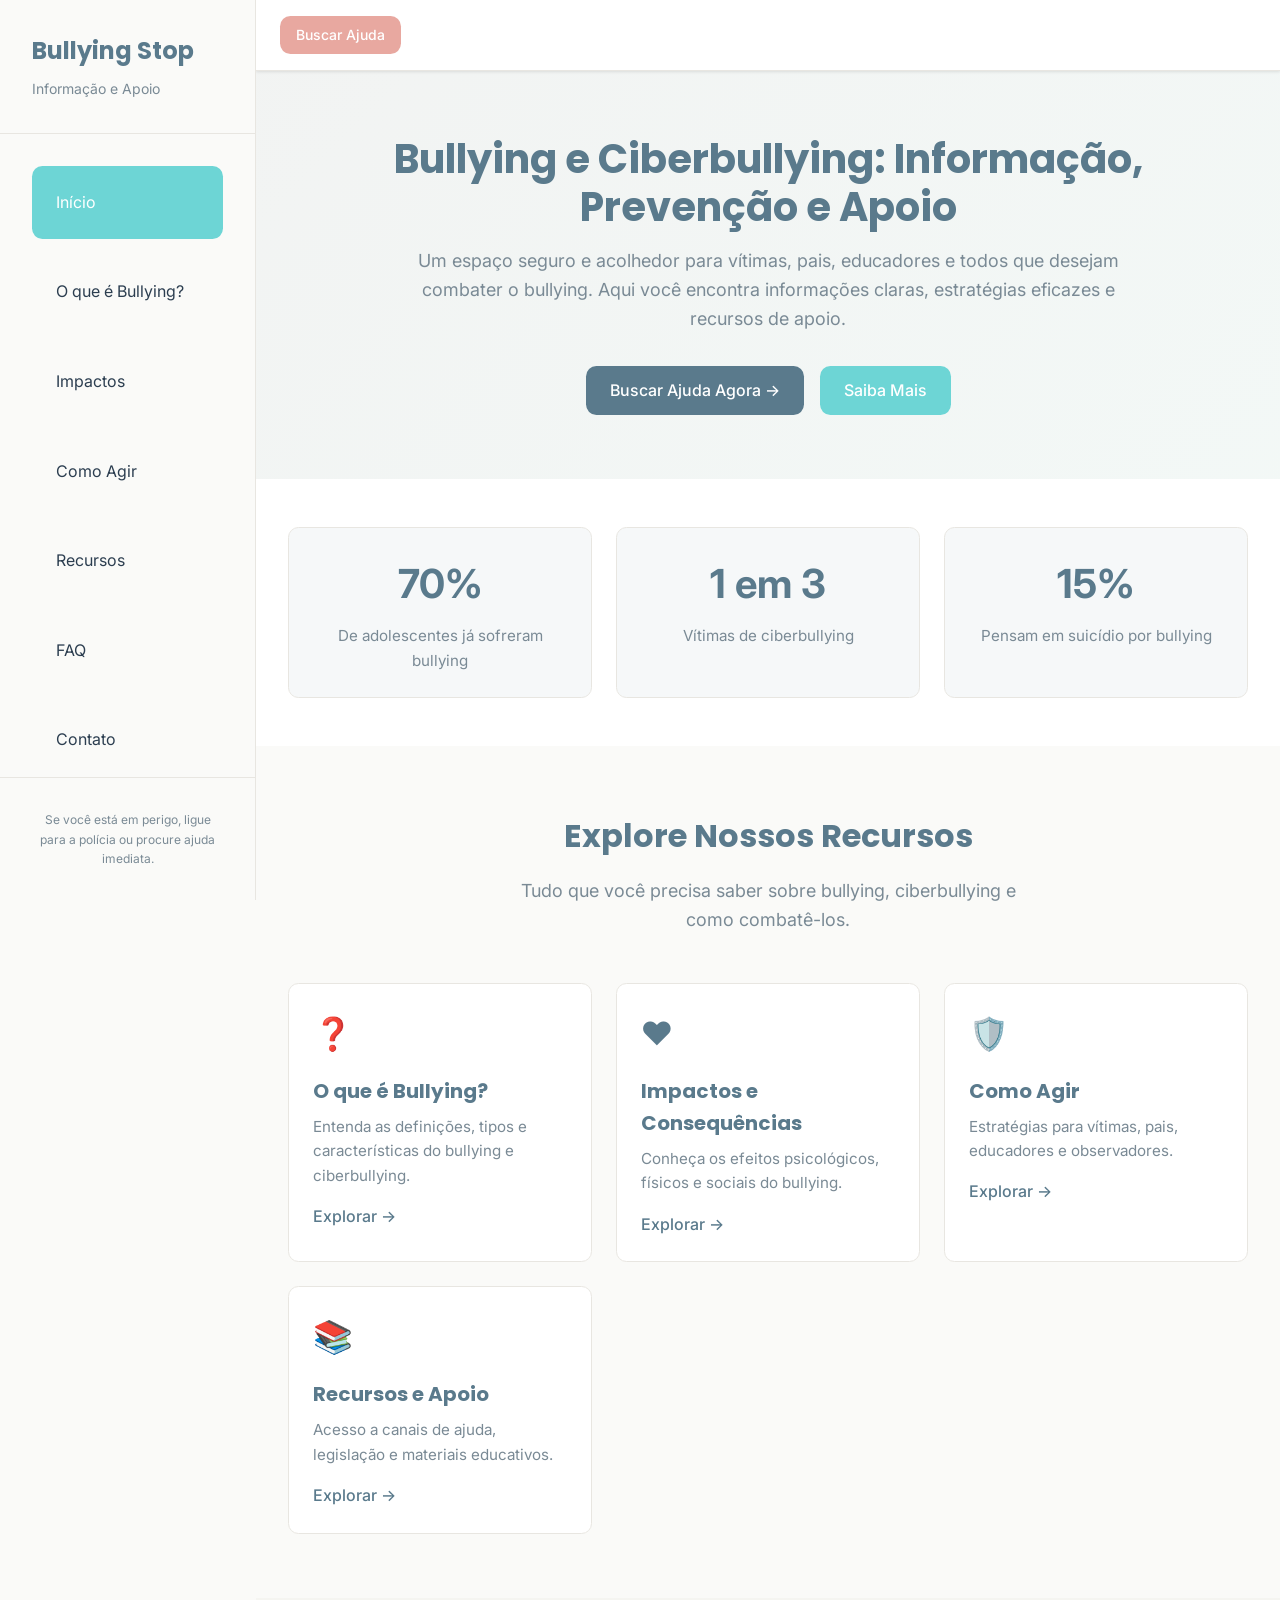
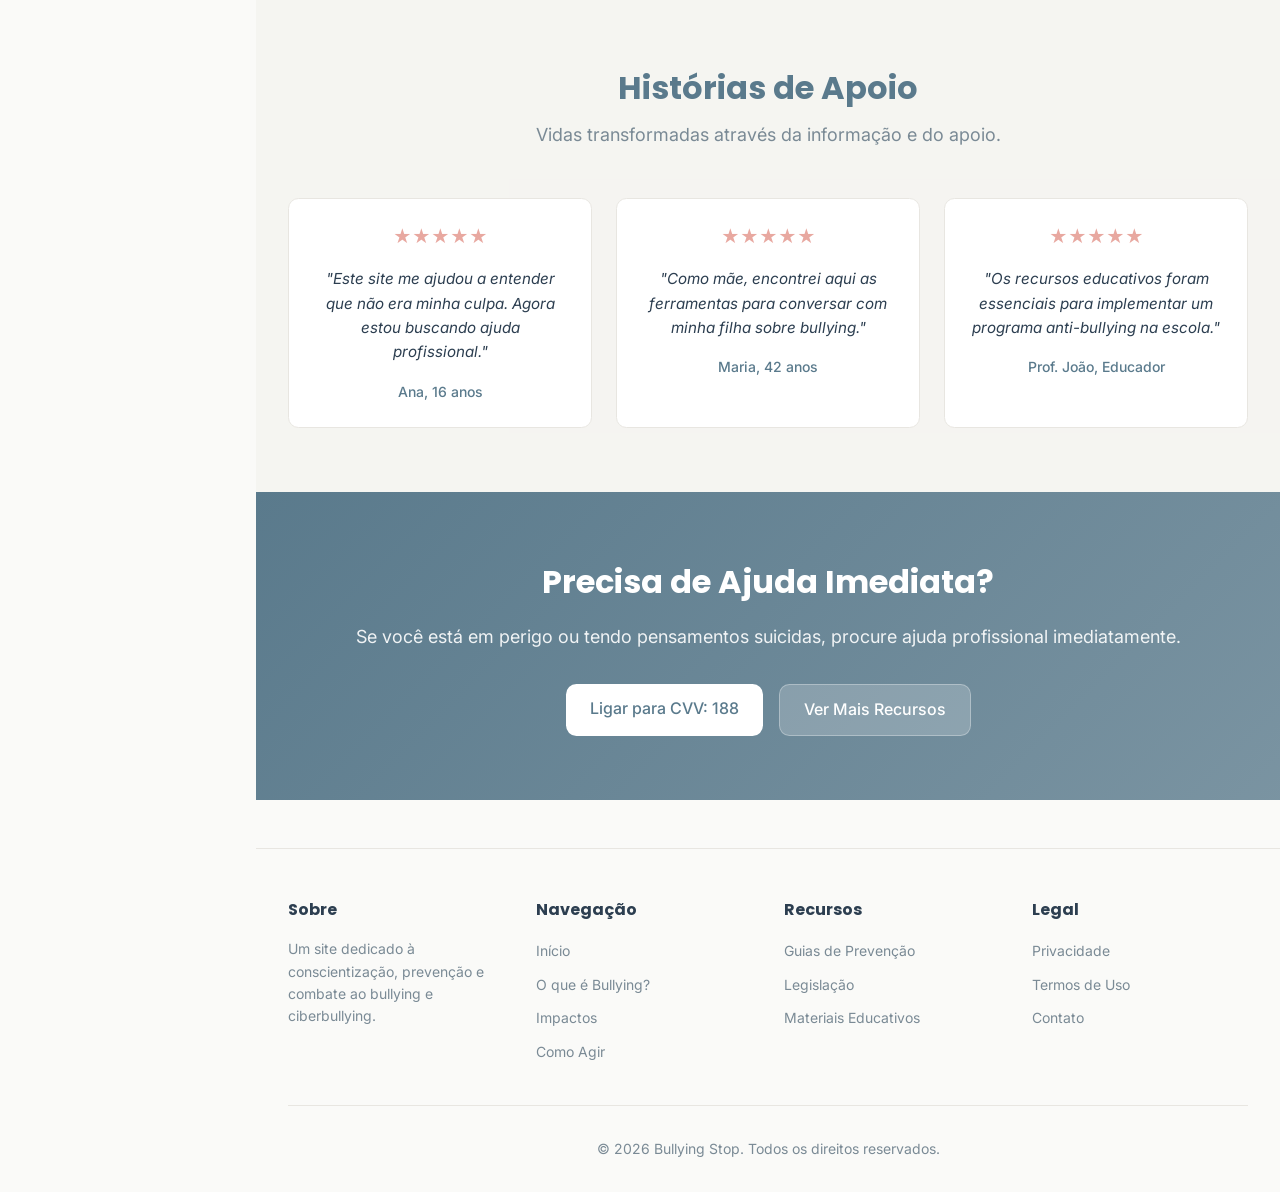
==== index.html @ 4f2a9fb8 "Adicionar site completo sobre Bullying e Ciberbullying em HTML5 - 7 páginas HTML com conteúdo comple" ====
<!DOCTYPE html>
<html lang="pt-BR">
<head>
    <meta charset="UTF-8">
    <meta name="viewport" content="width=device-width, initial-scale=1.0">
    <title>Bullying Stop - Informação e Apoio</title>
    <link rel="preconnect" href="https://fonts.googleapis.com">
    <link rel="preconnect" href="https://fonts.gstatic.com" crossorigin>
    <link href="https://fonts.googleapis.com/css2?family=Poppins:wght@400;500;600;700;800&family=Inter:wght@400;500;600;700&display=swap" rel="stylesheet">
    <link rel="stylesheet" href="styles.css">
</head>
<body>
    <div class="container-main">
        <!-- Sidebar -->
        <aside class="sidebar" id="sidebar">
            <div class="sidebar-header">
                <h1 class="sidebar-title">Bullying Stop</h1>
                <p class="sidebar-subtitle">Informação e Apoio</p>
            </div>

            <nav class="sidebar-nav">
                <a href="index.html" class="nav-link active">Início</a>
                <a href="o-que-e-bullying.html" class="nav-link">O que é Bullying?</a>
                <a href="impactos.html" class="nav-link">Impactos</a>
                <a href="como-agir.html" class="nav-link">Como Agir</a>
                <a href="recursos.html" class="nav-link">Recursos</a>
                <a href="faq.html" class="nav-link">FAQ</a>
                <a href="contato.html" class="nav-link">Contato</a>
            </nav>

            <div class="sidebar-footer">
                <p class="sidebar-warning">Se você está em perigo, ligue para a polícia ou procure ajuda imediata.</p>
            </div>
        </aside>

        <!-- Main Content -->
        <div class="main-content">
            <!-- Header -->
            <header class="header">
                <button class="menu-toggle" id="menuToggle">
                    <span></span>
                    <span></span>
                    <span></span>
                </button>
                <h2 class="header-title">Bullying e Ciberbullying: Informação e Apoio</h2>
                <a href="como-agir.html" class="btn-help">Buscar Ajuda</a>
            </header>

            <!-- Page Content -->
            <main class="page-content">
                <!-- Hero Section -->
                <section class="hero">
                    <div class="hero-content">
                        <h1 class="hero-title">Bullying e Ciberbullying: Informação, Prevenção e Apoio</h1>
                        <p class="hero-description">Um espaço seguro e acolhedor para vítimas, pais, educadores e todos que desejam combater o bullying. Aqui você encontra informações claras, estratégias eficazes e recursos de apoio.</p>
                        <div class="hero-buttons">
                            <a href="como-agir.html" class="btn btn-primary">Buscar Ajuda Agora →</a>
                            <a href="o-que-e-bullying.html" class="btn btn-secondary">Saiba Mais</a>
                        </div>
                    </div>
                </section>

                <!-- Statistics Section -->
                <section class="stats">
                    <div class="stat-card">
                        <div class="stat-number">70%</div>
                        <p class="stat-label">De adolescentes já sofreram bullying</p>
                    </div>
                    <div class="stat-card">
                        <div class="stat-number">1 em 3</div>
                        <p class="stat-label">Vítimas de ciberbullying</p>
                    </div>
                    <div class="stat-card">
                        <div class="stat-number">15%</div>
                        <p class="stat-label">Pensam em suicídio por bullying</p>
                    </div>
                </section>

                <!-- Main Sections -->
                <section class="sections">
                    <div class="section-header">
                        <h2>Explore Nossos Recursos</h2>
                        <p>Tudo que você precisa saber sobre bullying, ciberbullying e como combatê-los.</p>
                    </div>

                    <div class="section-grid">
                        <a href="o-que-e-bullying.html" class="section-card">
                            <div class="card-icon">❓</div>
                            <h3>O que é Bullying?</h3>
                            <p>Entenda as definições, tipos e características do bullying e ciberbullying.</p>
                            <div class="card-link">Explorar →</div>
                        </a>

                        <a href="impactos.html" class="section-card">
                            <div class="card-icon">❤️</div>
                            <h3>Impactos e Consequências</h3>
                            <p>Conheça os efeitos psicológicos, físicos e sociais do bullying.</p>
                            <div class="card-link">Explorar →</div>
                        </a>

                        <a href="como-agir.html" class="section-card">
                            <div class="card-icon">🛡️</div>
                            <h3>Como Agir</h3>
                            <p>Estratégias para vítimas, pais, educadores e observadores.</p>
                            <div class="card-link">Explorar →</div>
                        </a>

                        <a href="recursos.html" class="section-card">
                            <div class="card-icon">📚</div>
                            <h3>Recursos e Apoio</h3>
                            <p>Acesso a canais de ajuda, legislação e materiais educativos.</p>
                            <div class="card-link">Explorar →</div>
                        </a>
                    </div>
                </section>

                <!-- Testimonials Section -->
                <section class="testimonials">
                    <h2>Histórias de Apoio</h2>
                    <p class="testimonials-subtitle">Vidas transformadas através da informação e do apoio.</p>

                    <div class="testimonials-grid">
                        <div class="testimonial-card">
                            <div class="stars">★★★★★</div>
                            <p class="testimonial-text">"Este site me ajudou a entender que não era minha culpa. Agora estou buscando ajuda profissional."</p>
                            <p class="testimonial-author">Ana, 16 anos</p>
                        </div>

                        <div class="testimonial-card">
                            <div class="stars">★★★★★</div>
                            <p class="testimonial-text">"Como mãe, encontrei aqui as ferramentas para conversar com minha filha sobre bullying."</p>
                            <p class="testimonial-author">Maria, 42 anos</p>
                        </div>

                        <div class="testimonial-card">
                            <div class="stars">★★★★★</div>
                            <p class="testimonial-text">"Os recursos educativos foram essenciais para implementar um programa anti-bullying na escola."</p>
                            <p class="testimonial-author">Prof. João, Educador</p>
                        </div>
                    </div>
                </section>

                <!-- CTA Section -->
                <section class="cta">
                    <h2>Precisa de Ajuda Imediata?</h2>
                    <p>Se você está em perigo ou tendo pensamentos suicidas, procure ajuda profissional imediatamente.</p>
                    <div class="cta-buttons">
                        <a href="tel:188" class="btn btn-white">Ligar para CVV: 188</a>
                        <a href="recursos.html" class="btn btn-white-outline">Ver Mais Recursos</a>
                    </div>
                </section>
            </main>

            <!-- Footer -->
            <footer class="footer">
                <div class="footer-content">
                    <div class="footer-column">
                        <h3>Sobre</h3>
                        <p>Um site dedicado à conscientização, prevenção e combate ao bullying e ciberbullying.</p>
                    </div>
                    <div class="footer-column">
                        <h3>Navegação</h3>
                        <ul>
                            <li><a href="index.html">Início</a></li>
                            <li><a href="o-que-e-bullying.html">O que é Bullying?</a></li>
                            <li><a href="impactos.html">Impactos</a></li>
                            <li><a href="como-agir.html">Como Agir</a></li>
                        </ul>
                    </div>
                    <div class="footer-column">
                        <h3>Recursos</h3>
                        <ul>
                            <li><a href="#">Guias de Prevenção</a></li>
                            <li><a href="#">Legislação</a></li>
                            <li><a href="#">Materiais Educativos</a></li>
                        </ul>
                    </div>
                    <div class="footer-column">
                        <h3>Legal</h3>
                        <ul>
                            <li><a href="#">Privacidade</a></li>
                            <li><a href="#">Termos de Uso</a></li>
                            <li><a href="#">Contato</a></li>
                        </ul>
                    </div>
                </div>
                <div class="footer-bottom">
                    <p>&copy; 2026 Bullying Stop. Todos os direitos reservados.</p>
                </div>
            </footer>
        </div>

        <!-- Mobile Overlay -->
        <div class="overlay" id="overlay"></div>
    </div>

    <script src="script.js"></script>
</body>
</html>
---- styles.css ----
/* ===== CSS Variables - Design System ===== */
:root {
    /* Colors */
    --primary: #5A7A8C;
    --primary-foreground: #FFFFFF;
    --secondary: #6DD5D5;
    --secondary-foreground: #FFFFFF;
    --accent: #E8A8A0;
    --accent-foreground: #FFFFFF;
    --background: #FAFAF8;
    --foreground: #2C3E50;
    --card: #FFFFFF;
    --card-foreground: #2C3E50;
    --muted: #E8E6E1;
    --muted-foreground: #7A8A95;
    --border: #E8E6E1;
    --input: #F5F3F0;
    --destructive: #D63031;
    --destructive-foreground: #FFFFFF;
    
    /* Typography */
    --font-display: 'Poppins', system-ui, sans-serif;
    --font-body: 'Inter', system-ui, sans-serif;
    
    /* Spacing */
    --spacing-xs: 0.5rem;
    --spacing-sm: 1rem;
    --spacing-md: 1.5rem;
    --spacing-lg: 2rem;
    --spacing-xl: 3rem;
    --spacing-2xl: 4rem;
    
    /* Border Radius */
    --radius: 0.65rem;
    
    /* Transitions */
    --transition: all 0.3s ease;
}

/* ===== Reset & Base Styles ===== */
* {
    margin: 0;
    padding: 0;
    box-sizing: border-box;
}

html {
    scroll-behavior: smooth;
}

body {
    font-family: var(--font-body);
    background-color: var(--background);
    color: var(--foreground);
    line-height: 1.6;
}

h1, h2, h3, h4, h5, h6 {
    font-family: var(--font-display);
    font-weight: 700;
}

h1 {
    font-size: 2.5rem;
}

h2 {
    font-size: 2rem;
}

h3 {
    font-size: 1.5rem;
}

a {
    color: var(--primary);
    text-decoration: none;
    transition: var(--transition);
}

a:hover {
    opacity: 0.8;
}

/* ===== Layout ===== */
.container-main {
    display: flex;
    min-height: 100vh;
    background-color: var(--background);
}

.sidebar {
    position: fixed;
    left: 0;
    top: 0;
    width: 16rem;
    height: 100vh;
    background-color: var(--background);
    border-right: 1px solid var(--border);
    display: flex;
    flex-direction: column;
    z-index: 40;
    transition: transform 0.3s ease;
}

.sidebar-header {
    padding: var(--spacing-lg);
    border-bottom: 1px solid var(--border);
}

.sidebar-title {
    font-size: 1.5rem;
    color: var(--primary);
    margin-bottom: var(--spacing-xs);
}

.sidebar-subtitle {
    font-size: 0.875rem;
    color: var(--muted-foreground);
}

.sidebar-nav {
    flex: 1;
    overflow-y: auto;
    padding: var(--spacing-lg);
    display: flex;
    flex-direction: column;
    gap: var(--spacing-sm);
}

.nav-link {
    display: block;
    padding: var(--spacing-md);
    border-radius: var(--radius);
    color: var(--foreground);
    transition: var(--transition);
    cursor: pointer;
}

.nav-link:hover,
.nav-link.active {
    background-color: var(--secondary);
    color: var(--secondary-foreground);
}

.sidebar-footer {
    padding: var(--spacing-lg);
    border-top: 1px solid var(--border);
}

.sidebar-warning {
    font-size: 0.75rem;
    color: var(--muted-foreground);
    text-align: center;
}

.main-content {
    margin-left: 16rem;
    flex: 1;
    display: flex;
    flex-direction: column;
}

/* ===== Header ===== */
.header {
    position: sticky;
    top: 0;
    z-index: 30;
    background-color: var(--card);
    border-bottom: 1px solid var(--border);
    display: flex;
    align-items: center;
    justify-content: space-between;
    padding: 1rem 1.5rem;
    box-shadow: 0 1px 3px rgba(0, 0, 0, 0.1);
}

.menu-toggle {
    display: none;
    background: none;
    border: none;
    cursor: pointer;
    flex-direction: column;
    gap: 0.4rem;
    padding: 0.5rem;
}

.menu-toggle span {
    width: 1.5rem;
    height: 0.2rem;
    background-color: var(--foreground);
    border-radius: 0.1rem;
    transition: var(--transition);
}

.header-title {
    flex: 1;
    text-align: center;
    font-size: 1.125rem;
    color: var(--primary);
    display: none;
}

.btn-help {
    padding: 0.5rem 1rem;
    background-color: var(--accent);
    color: var(--accent-foreground);
    border-radius: var(--radius);
    font-weight: 500;
    font-size: 0.875rem;
}

/* ===== Main Content ===== */
.page-content {
    flex: 1;
    overflow-y: auto;
}

/* ===== Hero Section ===== */
.hero {
    background: linear-gradient(135deg, rgba(90, 122, 140, 0.05) 0%, rgba(109, 213, 213, 0.05) 100%);
    padding: 4rem 2rem;
}

.hero-content {
    max-width: 48rem;
    margin: 0 auto;
    text-align: center;
}

.hero-title {
    font-size: 2.5rem;
    color: var(--primary);
    margin-bottom: 1rem;
    line-height: 1.2;
}

.hero-description {
    font-size: 1.125rem;
    color: var(--muted-foreground);
    margin-bottom: 2rem;
    line-height: 1.6;
}

.hero-buttons {
    display: flex;
    gap: 1rem;
    justify-content: center;
    flex-wrap: wrap;
}

/* ===== Buttons ===== */
.btn {
    padding: 0.75rem 1.5rem;
    border-radius: var(--radius);
    font-weight: 500;
    text-align: center;
    display: inline-block;
    transition: var(--transition);
    cursor: pointer;
    border: none;
    font-family: var(--font-body);
    font-size: 1rem;
}

.btn-primary {
    background-color: var(--primary);
    color: var(--primary-foreground);
}

.btn-primary:hover {
    opacity: 0.9;
}

.btn-secondary {
    background-color: var(--secondary);
    color: var(--secondary-foreground);
}

.btn-secondary:hover {
    opacity: 0.9;
}

.btn-white {
    background-color: white;
    color: var(--primary);
}

.btn-white:hover {
    opacity: 0.9;
}

.btn-white-outline {
    background-color: rgba(255, 255, 255, 0.2);
    color: white;
    border: 1px solid rgba(255, 255, 255, 0.3);
}

.btn-white-outline:hover {
    background-color: rgba(255, 255, 255, 0.3);
}

/* ===== Statistics Section ===== */
.stats {
    display: grid;
    grid-template-columns: repeat(auto-fit, minmax(250px, 1fr));
    gap: 1.5rem;
    padding: 3rem 2rem;
    background-color: white;
}

.stat-card {
    padding: 1.5rem;
    border-radius: var(--radius);
    background-color: rgba(90, 122, 140, 0.05);
    border: 1px solid var(--border);
    text-align: center;
    transition: var(--transition);
}

.stat-card:hover {
    border-color: var(--secondary);
}

.stat-number {
    font-size: 2.5rem;
    font-weight: bold;
    color: var(--primary);
    margin-bottom: 0.5rem;
}

.stat-label {
    color: var(--muted-foreground);
    font-size: 0.95rem;
}

/* ===== Sections ===== */
.sections {
    padding: 4rem 2rem;
}

.section-header {
    text-align: center;
    margin-bottom: 3rem;
}

.section-header h2 {
    color: var(--primary);
    margin-bottom: 1rem;
}

.section-header p {
    font-size: 1.125rem;
    color: var(--muted-foreground);
    max-width: 32rem;
    margin: 0 auto;
}

.section-grid {
    display: grid;
    grid-template-columns: repeat(auto-fit, minmax(280px, 1fr));
    gap: 1.5rem;
    max-width: 64rem;
    margin: 0 auto;
}

.section-card {
    padding: 1.5rem;
    background-color: white;
    border: 1px solid var(--border);
    border-radius: var(--radius);
    transition: var(--transition);
    display: block;
}

.section-card:hover {
    box-shadow: 0 10px 25px rgba(0, 0, 0, 0.1);
    border-color: var(--secondary);
}

.card-icon {
    font-size: 2rem;
    margin-bottom: 1rem;
}

.section-card h3 {
    color: var(--primary);
    margin-bottom: 0.5rem;
    font-size: 1.25rem;
}

.section-card p {
    color: var(--muted-foreground);
    margin-bottom: 1rem;
    font-size: 0.95rem;
}

.card-link {
    color: var(--primary);
    font-weight: 500;
    display: flex;
    align-items: center;
    gap: 0.5rem;
}

/* ===== Testimonials ===== */
.testimonials {
    background-color: rgba(232, 230, 225, 0.3);
    padding: 4rem 2rem;
    text-align: center;
}

.testimonials h2 {
    color: var(--primary);
    margin-bottom: 0.5rem;
}

.testimonials-subtitle {
    color: var(--muted-foreground);
    margin-bottom: 3rem;
    font-size: 1.125rem;
}

.testimonials-grid {
    display: grid;
    grid-template-columns: repeat(auto-fit, minmax(280px, 1fr));
    gap: 1.5rem;
    max-width: 64rem;
    margin: 0 auto;
}

.testimonial-card {
    padding: 1.5rem;
    background-color: white;
    border-radius: var(--radius);
    border: 1px solid var(--border);
    transition: var(--transition);
}

.testimonial-card:hover {
    border-color: var(--secondary);
}

.stars {
    color: var(--accent);
    margin-bottom: 1rem;
    font-size: 1.125rem;
}

.testimonial-text {
    color: var(--foreground);
    margin-bottom: 1rem;
    font-style: italic;
    font-size: 0.95rem;
}

.testimonial-author {
    color: var(--primary);
    font-weight: 500;
    font-size: 0.875rem;
}

/* ===== CTA Section ===== */
.cta {
    background: linear-gradient(135deg, var(--primary) 0%, rgba(90, 122, 140, 0.8) 100%);
    color: white;
    padding: 4rem 2rem;
    text-align: center;
}

.cta h2 {
    color: white;
    margin-bottom: 1rem;
}

.cta p {
    font-size: 1.125rem;
    margin-bottom: 2rem;
    opacity: 0.9;
}

.cta-buttons {
    display: flex;
    gap: 1rem;
    justify-content: center;
    flex-wrap: wrap;
}

/* ===== Footer ===== */
.footer {
    background-color: var(--background);
    border-top: 1px solid var(--border);
    padding: 3rem 2rem 2rem;
    margin-top: 3rem;
}

.footer-content {
    display: grid;
    grid-template-columns: repeat(auto-fit, minmax(200px, 1fr));
    gap: 2rem;
    max-width: 80rem;
    margin: 0 auto 2rem;
}

.footer-column h3 {
    color: var(--foreground);
    margin-bottom: 1rem;
    font-size: 1rem;
}

.footer-column p {
    color: var(--muted-foreground);
    font-size: 0.875rem;
    line-height: 1.6;
}

.footer-column ul {
    list-style: none;
}

.footer-column ul li {
    margin-bottom: 0.5rem;
}

.footer-column ul li a {
    color: var(--muted-foreground);
    font-size: 0.875rem;
}

.footer-column ul li a:hover {
    color: var(--primary);
}

.footer-bottom {
    text-align: center;
    border-top: 1px solid var(--border);
    padding-top: 2rem;
    color: var(--muted-foreground);
    font-size: 0.875rem;
}

/* ===== Overlay ===== */
.overlay {
    display: none;
    position: fixed;
    inset: 0;
    background-color: rgba(0, 0, 0, 0.5);
    z-index: 35;
}

/* ===== Responsive Design ===== */
@media (max-width: 768px) {
    .sidebar {
        transform: translateX(-100%);
    }

    .sidebar.active {
        transform: translateX(0);
    }

    .main-content {
        margin-left: 0;
    }

    .overlay.active {
        display: block;
    }

    .menu-toggle {
        display: flex;
    }

    .header-title {
        display: block;
    }

    .hero-title {
        font-size: 2rem;
    }

    .section-grid,
    .testimonials-grid {
        grid-template-columns: 1fr;
    }

    .hero-buttons,
    .cta-buttons {
        flex-direction: column;
    }

    .btn {
        width: 100%;
    }

    h1 {
        font-size: 2rem;
    }

    h2 {
        font-size: 1.5rem;
    }

    h3 {
        font-size: 1.25rem;
    }
}

@media (max-width: 480px) {
    .hero {
        padding: 2rem 1rem;
    }

    .hero-title {
        font-size: 1.5rem;
    }

    .stats {
        padding: 2rem 1rem;
    }

    .sections {
        padding: 2rem 1rem;
    }

    .testimonials {
        padding: 2rem 1rem;
    }

    .cta {
        padding: 2rem 1rem;
    }

    .footer-content {
        grid-template-columns: 1fr;
    }
}

/* ===== Animations ===== */
@keyframes fadeIn {
    from {
        opacity: 0;
        transform: translateY(10px);
    }
    to {
        opacity: 1;
        transform: translateY(0);
    }
}

.section-card,
.stat-card,
.testimonial-card {
    animation: fadeIn 0.5s ease forwards;
}

.section-card:nth-child(2) {
    animation-delay: 0.1s;
}

.section-card:nth-child(3) {
    animation-delay: 0.2s;
}

.section-card:nth-child(4) {
    animation-delay: 0.3s;
}
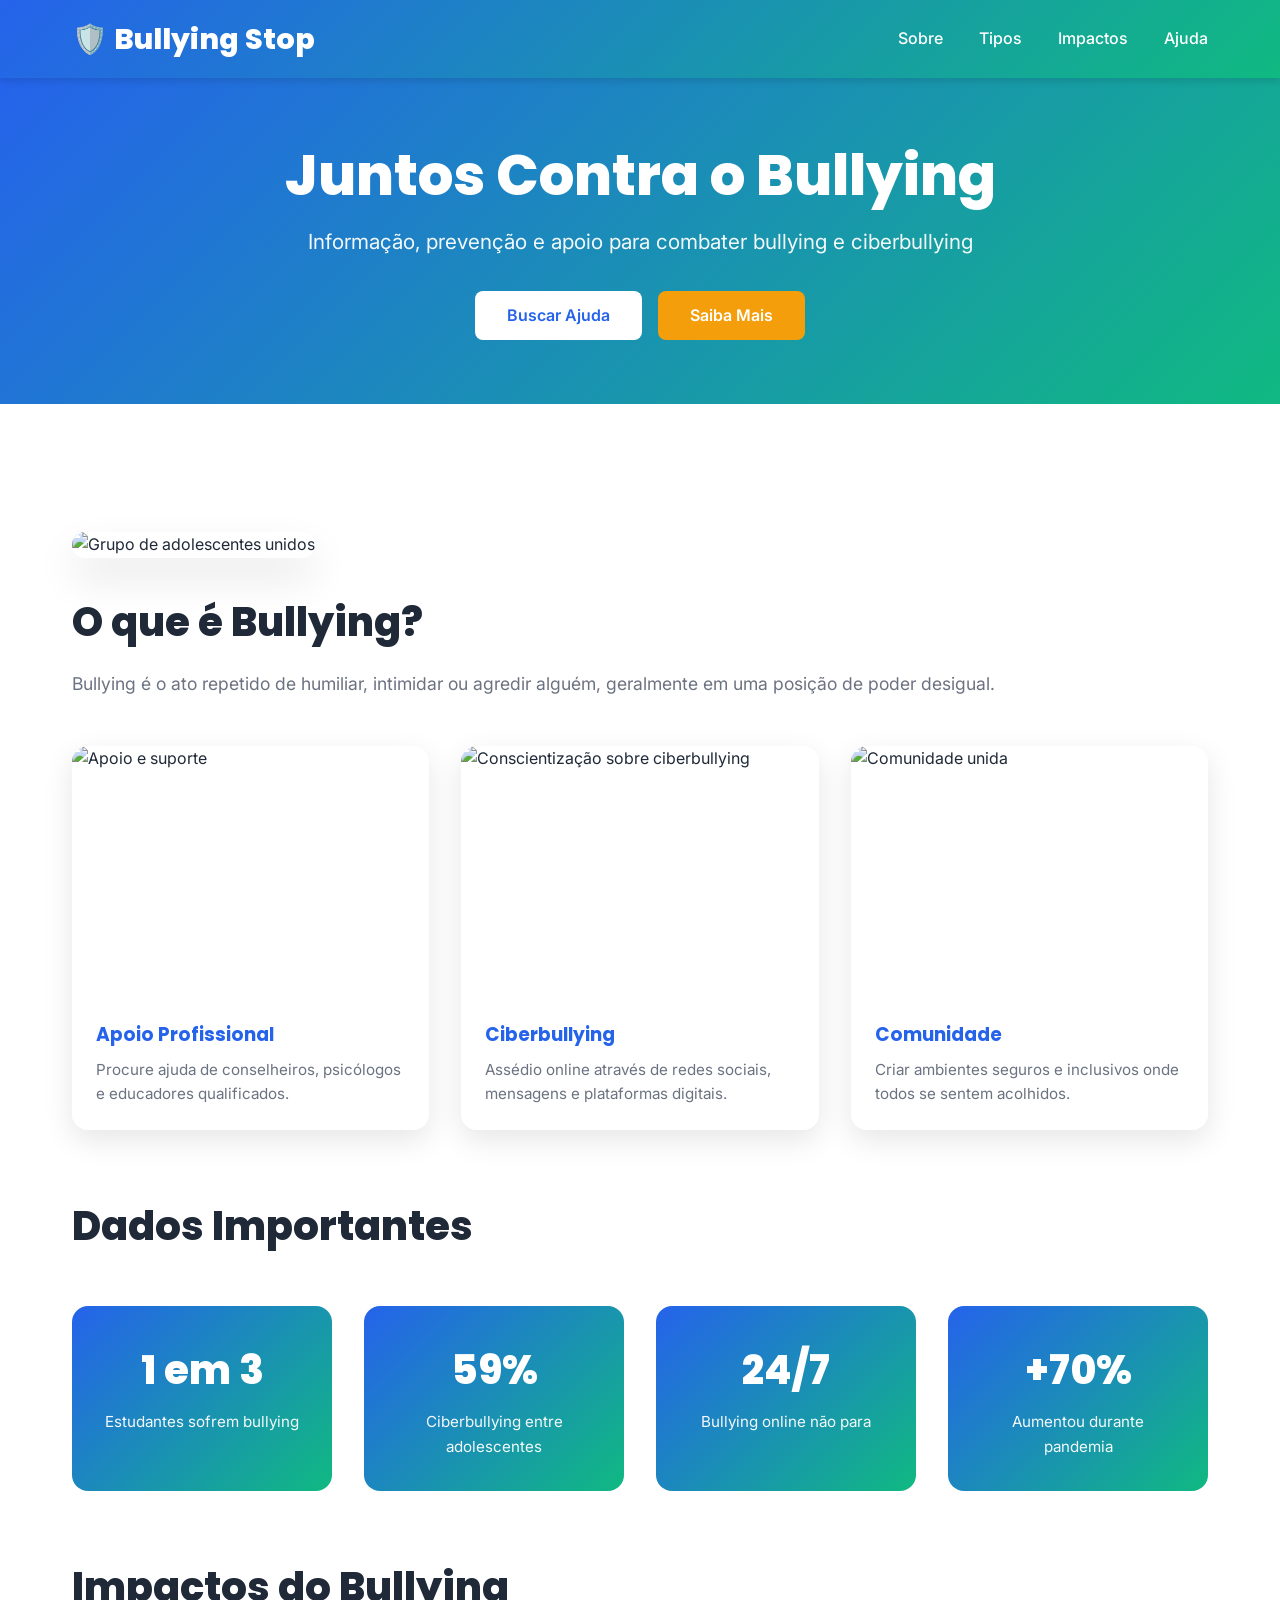
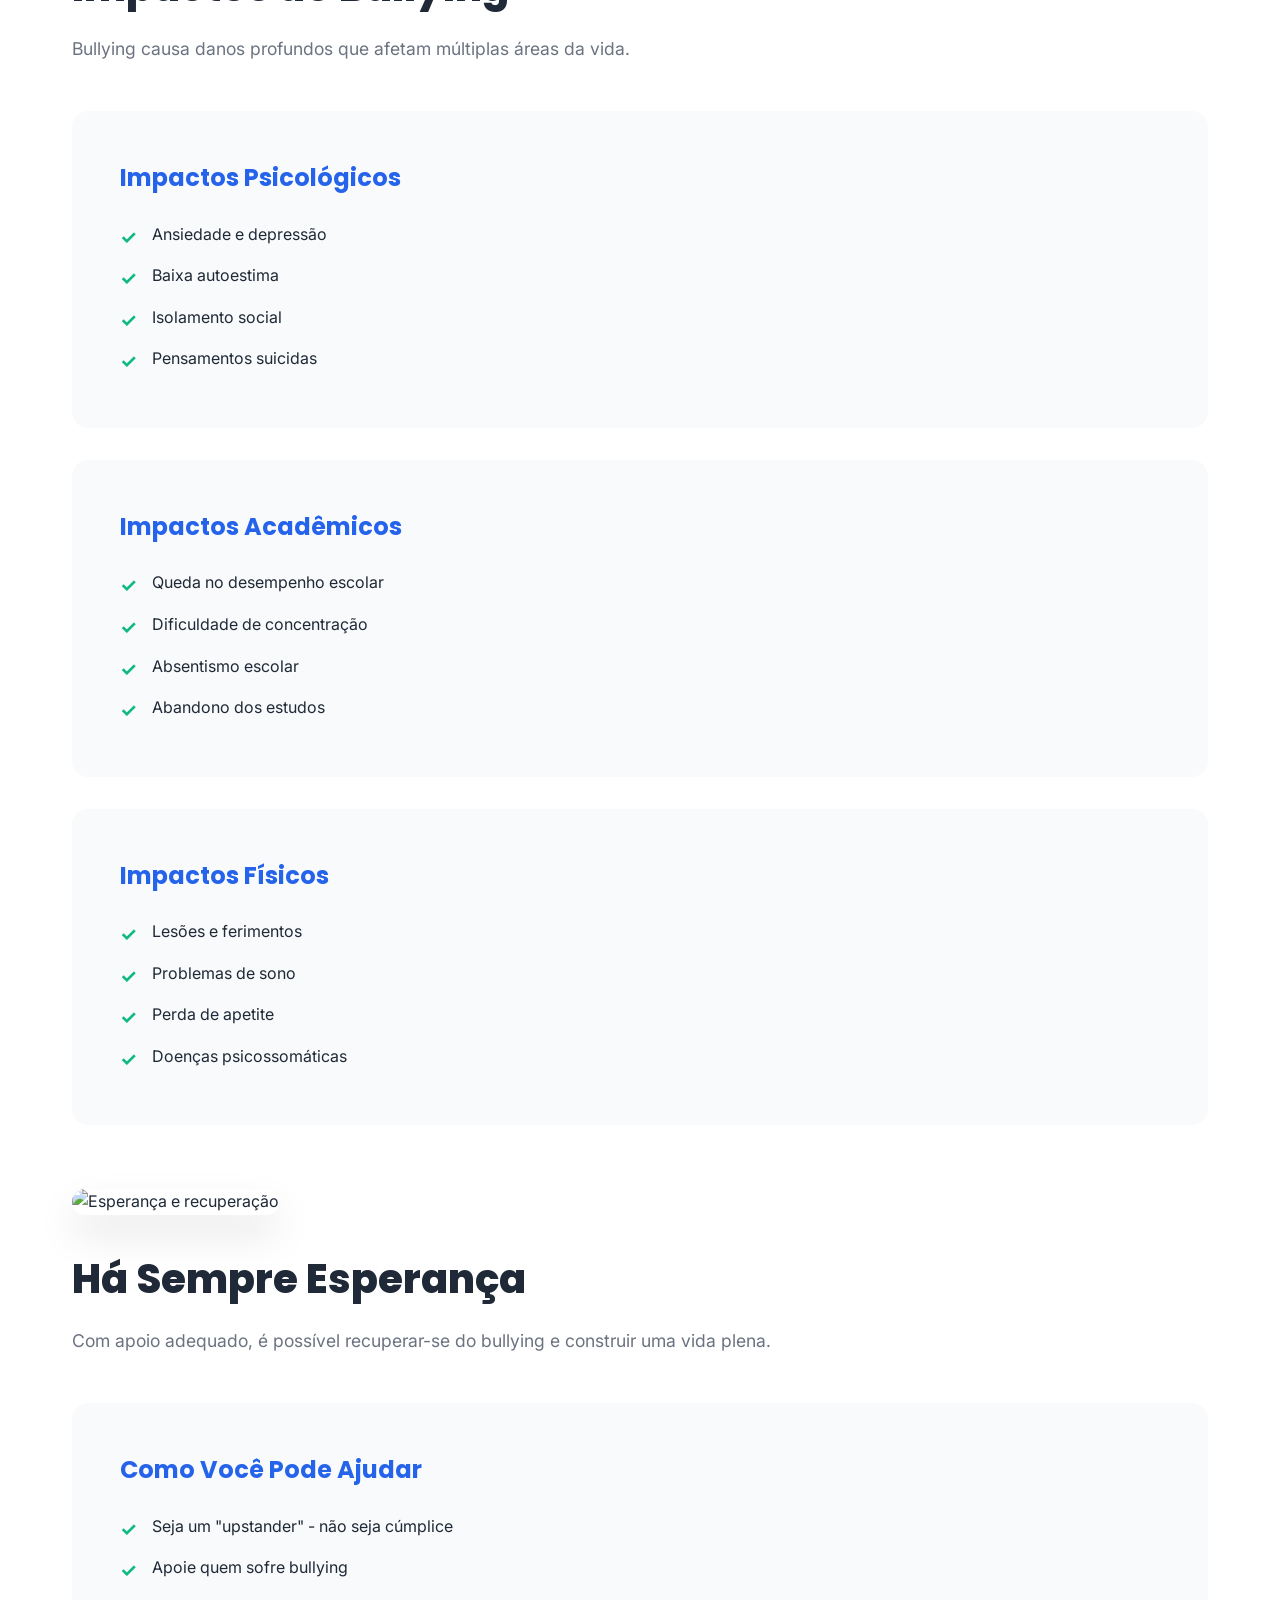
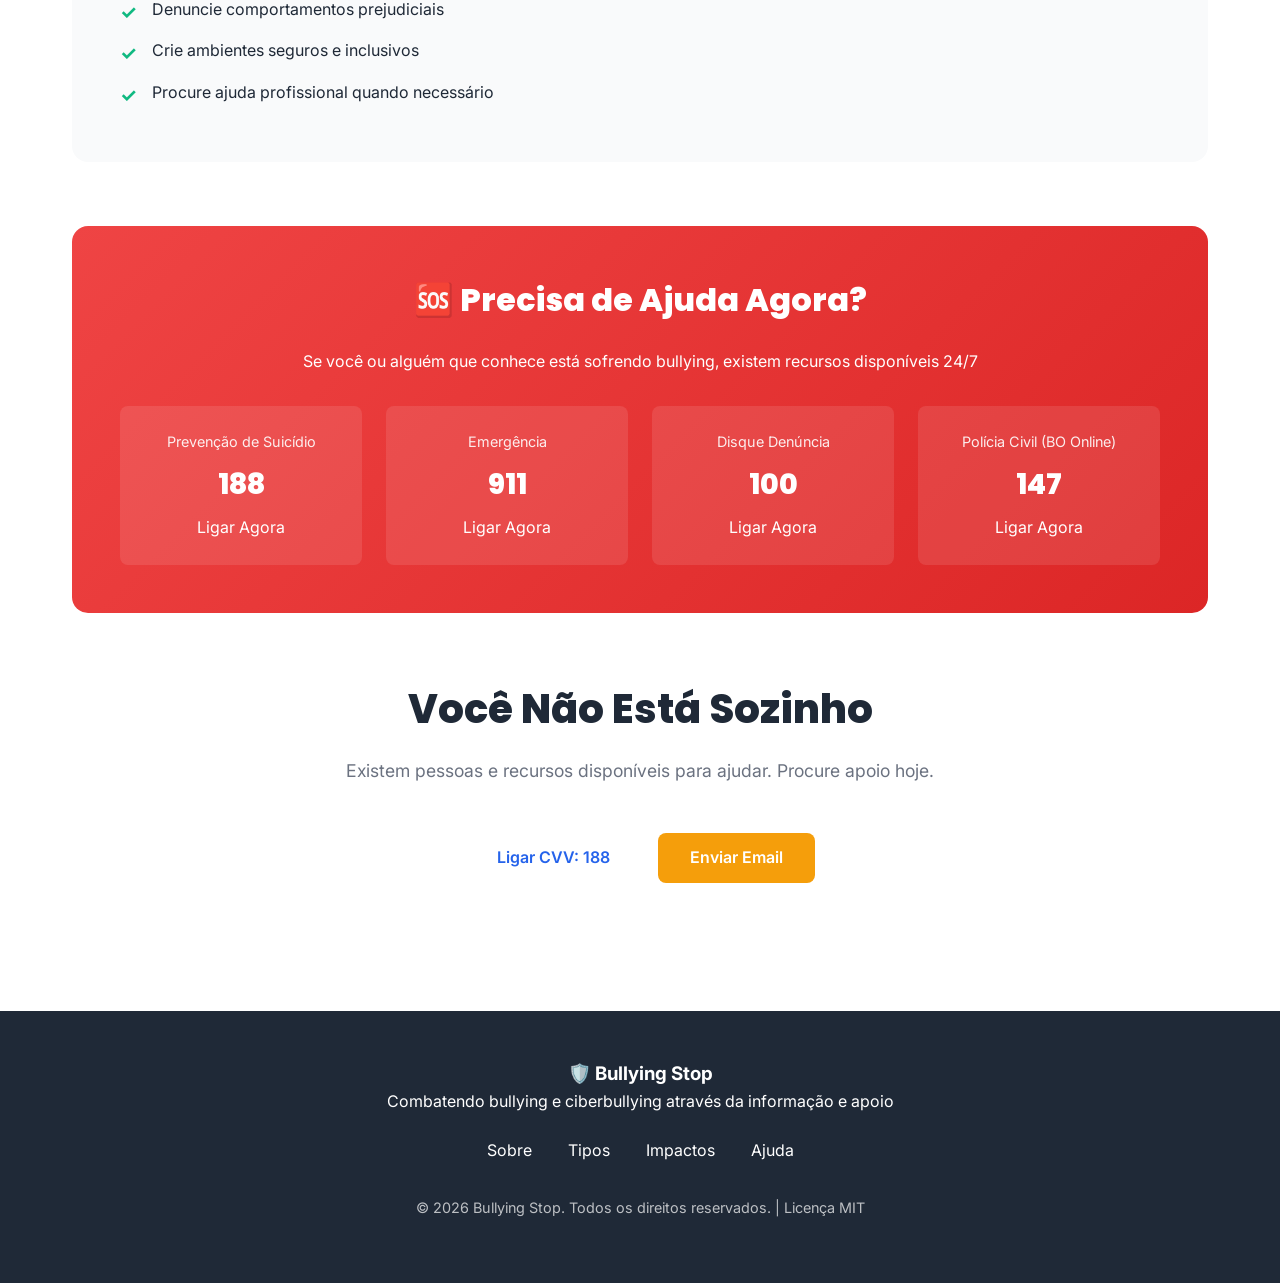
==== commit 363d226a: "Criar novo index.html com design moderno e imagens sobre bullying - Design responsivo e moderno - 5 " ====
--- a/index.html
+++ b/index.html
@@ -3,197 +3,634 @@
 <head>
     <meta charset="UTF-8">
     <meta name="viewport" content="width=device-width, initial-scale=1.0">
-    <title>Bullying Stop - Informação e Apoio</title>
+    <title>Bullying Stop - Combatendo Bullying e Ciberbullying</title>
     <link rel="preconnect" href="https://fonts.googleapis.com">
     <link rel="preconnect" href="https://fonts.gstatic.com" crossorigin>
-    <link href="https://fonts.googleapis.com/css2?family=Poppins:wght@400;500;600;700;800&family=Inter:wght@400;500;600;700&display=swap" rel="stylesheet">
-    <link rel="stylesheet" href="styles.css">
+    <link href="https://fonts.googleapis.com/css2?family=Poppins:wght@300;400;600;700;800&family=Inter:wght@300;400;500;600;700&display=swap" rel="stylesheet">
+    <style>
+        * {
+            margin: 0;
+            padding: 0;
+            box-sizing: border-box;
+        }
+
+        :root {
+            --primary: #2563eb;
+            --secondary: #10b981;
+            --accent: #f59e0b;
+            --danger: #ef4444;
+            --dark: #1f2937;
+            --light: #f9fafb;
+            --border: #e5e7eb;
+        }
+
+        body {
+            font-family: 'Inter', sans-serif;
+            line-height: 1.6;
+            color: var(--dark);
+            background-color: white;
+        }
+
+        header {
+            background: linear-gradient(135deg, var(--primary) 0%, var(--secondary) 100%);
+            color: white;
+            padding: 1rem 0;
+            position: sticky;
+            top: 0;
+            z-index: 100;
+            box-shadow: 0 4px 6px rgba(0, 0, 0, 0.1);
+        }
+
+        .header-content {
+            max-width: 1200px;
+            margin: 0 auto;
+            padding: 0 2rem;
+            display: flex;
+            justify-content: space-between;
+            align-items: center;
+        }
+
+        .logo {
+            font-size: 1.8rem;
+            font-weight: 800;
+            font-family: 'Poppins', sans-serif;
+        }
+
+        nav a {
+            color: white;
+            text-decoration: none;
+            margin-left: 2rem;
+            font-weight: 500;
+            transition: opacity 0.3s;
+        }
+
+        nav a:hover {
+            opacity: 0.8;
+        }
+
+        .hero {
+            background: linear-gradient(135deg, var(--primary) 0%, var(--secondary) 100%);
+            color: white;
+            padding: 4rem 2rem;
+            text-align: center;
+            position: relative;
+            overflow: hidden;
+        }
+
+        .hero-content {
+            max-width: 1200px;
+            margin: 0 auto;
+            position: relative;
+            z-index: 2;
+        }
+
+        .hero h1 {
+            font-size: 3.5rem;
+            font-family: 'Poppins', sans-serif;
+            font-weight: 800;
+            margin-bottom: 1rem;
+            line-height: 1.2;
+        }
+
+        .hero p {
+            font-size: 1.3rem;
+            margin-bottom: 2rem;
+            opacity: 0.95;
+        }
+
+        .cta-buttons {
+            display: flex;
+            gap: 1rem;
+            justify-content: center;
+            flex-wrap: wrap;
+        }
+
+        .btn {
+            padding: 0.75rem 2rem;
+            border: none;
+            border-radius: 0.5rem;
+            font-size: 1rem;
+            font-weight: 600;
+            cursor: pointer;
+            transition: all 0.3s;
+            text-decoration: none;
+            display: inline-block;
+        }
+
+        .btn-primary {
+            background-color: white;
+            color: var(--primary);
+        }
+
+        .btn-primary:hover {
+            transform: translateY(-2px);
+            box-shadow: 0 10px 20px rgba(0, 0, 0, 0.2);
+        }
+
+        .btn-secondary {
+            background-color: var(--accent);
+            color: white;
+        }
+
+        .btn-secondary:hover {
+            transform: translateY(-2px);
+            box-shadow: 0 10px 20px rgba(0, 0, 0, 0.2);
+        }
+
+        .container {
+            max-width: 1200px;
+            margin: 0 auto;
+            padding: 4rem 2rem;
+        }
+
+        section {
+            margin-bottom: 4rem;
+        }
+
+        .section-title {
+            font-size: 2.5rem;
+            font-family: 'Poppins', sans-serif;
+            font-weight: 800;
+            margin-bottom: 1rem;
+            color: var(--dark);
+        }
+
+        .section-subtitle {
+            font-size: 1.1rem;
+            color: #6b7280;
+            margin-bottom: 3rem;
+        }
+
+        .image-grid {
+            display: grid;
+            grid-template-columns: repeat(auto-fit, minmax(300px, 1fr));
+            gap: 2rem;
+            margin-bottom: 3rem;
+        }
+
+        .image-card {
+            border-radius: 1rem;
+            overflow: hidden;
+            box-shadow: 0 10px 30px rgba(0, 0, 0, 0.1);
+            transition: transform 0.3s, box-shadow 0.3s;
+        }
+
+        .image-card:hover {
+            transform: translateY(-10px);
+            box-shadow: 0 20px 40px rgba(0, 0, 0, 0.15);
+        }
+
+        .image-card img {
+            width: 100%;
+            height: 250px;
+            object-fit: cover;
+            display: block;
+        }
+
+        .image-card-content {
+            padding: 1.5rem;
+            background-color: white;
+        }
+
+        .image-card h3 {
+            font-family: 'Poppins', sans-serif;
+            font-weight: 700;
+            margin-bottom: 0.5rem;
+            color: var(--primary);
+        }
+
+        .image-card p {
+            color: #6b7280;
+            font-size: 0.95rem;
+        }
+
+        .hero-image {
+            width: 100%;
+            height: 400px;
+            object-fit: cover;
+            border-radius: 1rem;
+            margin-bottom: 2rem;
+            box-shadow: 0 20px 40px rgba(0, 0, 0, 0.1);
+        }
+
+        .stats {
+            display: grid;
+            grid-template-columns: repeat(auto-fit, minmax(200px, 1fr));
+            gap: 2rem;
+            margin: 3rem 0;
+        }
+
+        .stat-card {
+            background: linear-gradient(135deg, var(--primary) 0%, var(--secondary) 100%);
+            color: white;
+            padding: 2rem;
+            border-radius: 1rem;
+            text-align: center;
+        }
+
+        .stat-number {
+            font-size: 2.5rem;
+            font-family: 'Poppins', sans-serif;
+            font-weight: 800;
+            margin-bottom: 0.5rem;
+        }
+
+        .stat-label {
+            font-size: 0.95rem;
+            opacity: 0.95;
+        }
+
+        .content-section {
+            background-color: var(--light);
+            padding: 3rem;
+            border-radius: 1rem;
+            margin-bottom: 2rem;
+        }
+
+        .content-section h3 {
+            font-family: 'Poppins', sans-serif;
+            font-weight: 700;
+            margin-bottom: 1rem;
+            color: var(--primary);
+            font-size: 1.5rem;
+        }
+
+        .content-section ul {
+            list-style: none;
+            padding-left: 0;
+        }
+
+        .content-section li {
+            padding: 0.5rem 0;
+            padding-left: 2rem;
+            position: relative;
+        }
+
+        .content-section li:before {
+            content: "✓";
+            position: absolute;
+            left: 0;
+            color: var(--secondary);
+            font-weight: bold;
+            font-size: 1.2rem;
+        }
+
+        .emergency-section {
+            background: linear-gradient(135deg, var(--danger) 0%, #dc2626 100%);
+            color: white;
+            padding: 3rem;
+            border-radius: 1rem;
+            text-align: center;
+            margin: 3rem 0;
+        }
+
+        .emergency-section h2 {
+            font-family: 'Poppins', sans-serif;
+            font-weight: 800;
+            margin-bottom: 1.5rem;
+            font-size: 2rem;
+        }
+
+        .emergency-contacts {
+            display: grid;
+            grid-template-columns: repeat(auto-fit, minmax(200px, 1fr));
+            gap: 1.5rem;
+            margin-top: 2rem;
+        }
+
+        .emergency-contact {
+            background-color: rgba(255, 255, 255, 0.1);
+            padding: 1.5rem;
+            border-radius: 0.5rem;
+        }
+
+        .emergency-contact .label {
+            font-size: 0.9rem;
+            opacity: 0.9;
+            margin-bottom: 0.5rem;
+        }
+
+        .emergency-contact .number {
+            font-size: 1.8rem;
+            font-family: 'Poppins', sans-serif;
+            font-weight: 800;
+        }
+
+        .emergency-contact a {
+            color: white;
+            text-decoration: none;
+            display: block;
+            margin-top: 0.5rem;
+        }
+
+        footer {
+            background-color: var(--dark);
+            color: white;
+            padding: 3rem 2rem;
+            text-align: center;
+        }
+
+        .footer-content {
+            max-width: 1200px;
+            margin: 0 auto;
+        }
+
+        .footer-content p {
+            margin-bottom: 1rem;
+        }
+
+        .footer-links {
+            margin: 1.5rem 0;
+        }
+
+        .footer-links a {
+            color: white;
+            text-decoration: none;
+            margin: 0 1rem;
+            transition: opacity 0.3s;
+        }
+
+        .footer-links a:hover {
+            opacity: 0.7;
+        }
+
+        @media (max-width: 768px) {
+            .hero h1 {
+                font-size: 2.5rem;
+            }
+
+            .hero p {
+                font-size: 1rem;
+            }
+
+            nav {
+                display: none;
+            }
+
+            .section-title {
+                font-size: 2rem;
+            }
+
+            .image-grid {
+                grid-template-columns: 1fr;
+            }
+
+            .cta-buttons {
+                flex-direction: column;
+            }
+
+            .btn {
+                width: 100%;
+            }
+        }
+
+        .fade-in {
+            animation: fadeIn 0.6s ease-in;
+        }
+
+        @keyframes fadeIn {
+            from {
+                opacity: 0;
+                transform: translateY(20px);
+            }
+            to {
+                opacity: 1;
+                transform: translateY(0);
+            }
+        }
+    </style>
 </head>
 <body>
-    <div class="container-main">
-        <!-- Sidebar -->
-        <aside class="sidebar" id="sidebar">
-            <div class="sidebar-header">
-                <h1 class="sidebar-title">Bullying Stop</h1>
-                <p class="sidebar-subtitle">Informação e Apoio</p>
-            </div>
-
-            <nav class="sidebar-nav">
-                <a href="index.html" class="nav-link active">Início</a>
-                <a href="o-que-e-bullying.html" class="nav-link">O que é Bullying?</a>
-                <a href="impactos.html" class="nav-link">Impactos</a>
-                <a href="como-agir.html" class="nav-link">Como Agir</a>
-                <a href="recursos.html" class="nav-link">Recursos</a>
-                <a href="faq.html" class="nav-link">FAQ</a>
-                <a href="contato.html" class="nav-link">Contato</a>
+    <!-- Header -->
+    <header>
+        <div class="header-content">
+            <div class="logo">🛡️ Bullying Stop</div>
+            <nav>
+                <a href="#sobre">Sobre</a>
+                <a href="#tipos">Tipos</a>
+                <a href="#impactos">Impactos</a>
+                <a href="#ajuda">Ajuda</a>
             </nav>
-
-            <div class="sidebar-footer">
-                <p class="sidebar-warning">Se você está em perigo, ligue para a polícia ou procure ajuda imediata.</p>
-            </div>
-        </aside>
-
-        <!-- Main Content -->
-        <div class="main-content">
-            <!-- Header -->
-            <header class="header">
-                <button class="menu-toggle" id="menuToggle">
-                    <span></span>
-                    <span></span>
-                    <span></span>
-                </button>
-                <h2 class="header-title">Bullying e Ciberbullying: Informação e Apoio</h2>
-                <a href="como-agir.html" class="btn-help">Buscar Ajuda</a>
-            </header>
-
-            <!-- Page Content -->
-            <main class="page-content">
-                <!-- Hero Section -->
-                <section class="hero">
-                    <div class="hero-content">
-                        <h1 class="hero-title">Bullying e Ciberbullying: Informação, Prevenção e Apoio</h1>
-                        <p class="hero-description">Um espaço seguro e acolhedor para vítimas, pais, educadores e todos que desejam combater o bullying. Aqui você encontra informações claras, estratégias eficazes e recursos de apoio.</p>
-                        <div class="hero-buttons">
-                            <a href="como-agir.html" class="btn btn-primary">Buscar Ajuda Agora →</a>
-                            <a href="o-que-e-bullying.html" class="btn btn-secondary">Saiba Mais</a>
-                        </div>
+        </div>
+    </header>
+
+    <!-- Hero Section -->
+    <section class="hero">
+        <div class="hero-content fade-in">
+            <h1>Juntos Contra o Bullying</h1>
+            <p>Informação, prevenção e apoio para combater bullying e ciberbullying</p>
+            <div class="cta-buttons">
+                <a href="#ajuda" class="btn btn-primary">Buscar Ajuda</a>
+                <a href="#sobre" class="btn btn-secondary">Saiba Mais</a>
+            </div>
+        </div>
+    </section>
+
+    <!-- Main Content -->
+    <div class="container">
+        <!-- Hero Image -->
+        <img src="https://d2xsxph8kpxj0f.cloudfront.net/310519663043087508/LLdZWFheVZmHfa8SLuPkXZ/bullying-hero-PAHEvhm8Krt8PQPDGfQCob.webp" alt="Grupo de adolescentes unidos" class="hero-image fade-in">
+
+        <!-- About Section -->
+        <section id="sobre">
+            <h2 class="section-title">O que é Bullying?</h2>
+            <p class="section-subtitle">Bullying é o ato repetido de humiliar, intimidar ou agredir alguém, geralmente em uma posição de poder desigual.</p>
+
+            <div class="image-grid">
+                <div class="image-card fade-in">
+                    <img src="https://d2xsxph8kpxj0f.cloudfront.net/310519663043087508/LLdZWFheVZmHfa8SLuPkXZ/bullying-support-jNFyz2kJtxGiu2c4q2v2oB.webp" alt="Apoio e suporte">
+                    <div class="image-card-content">
+                        <h3>Apoio Profissional</h3>
+                        <p>Procure ajuda de conselheiros, psicólogos e educadores qualificados.</p>
                     </div>
-                </section>
-
-                <!-- Statistics Section -->
-                <section class="stats">
-                    <div class="stat-card">
-                        <div class="stat-number">70%</div>
-                        <p class="stat-label">De adolescentes já sofreram bullying</p>
+                </div>
+
+                <div class="image-card fade-in">
+                    <img src="https://d2xsxph8kpxj0f.cloudfront.net/310519663043087508/LLdZWFheVZmHfa8SLuPkXZ/bullying-awareness-KB4yB7uVWtayKZGhH63dCa.webp" alt="Conscientização sobre ciberbullying">
+                    <div class="image-card-content">
+                        <h3>Ciberbullying</h3>
+                        <p>Assédio online através de redes sociais, mensagens e plataformas digitais.</p>
                     </div>
-                    <div class="stat-card">
-                        <div class="stat-number">1 em 3</div>
-                        <p class="stat-label">Vítimas de ciberbullying</p>
+                </div>
+
+                <div class="image-card fade-in">
+                    <img src="https://d2xsxph8kpxj0f.cloudfront.net/310519663043087508/LLdZWFheVZmHfa8SLuPkXZ/bullying-community-PS5MZxV7C6ANKzQcPZgxkA.webp" alt="Comunidade unida">
+                    <div class="image-card-content">
+                        <h3>Comunidade</h3>
+                        <p>Criar ambientes seguros e inclusivos onde todos se sentem acolhidos.</p>
                     </div>
-                    <div class="stat-card">
-                        <div class="stat-number">15%</div>
-                        <p class="stat-label">Pensam em suicídio por bullying</p>
-                    </div>
-                </section>
-
-                <!-- Main Sections -->
-                <section class="sections">
-                    <div class="section-header">
-                        <h2>Explore Nossos Recursos</h2>
-                        <p>Tudo que você precisa saber sobre bullying, ciberbullying e como combatê-los.</p>
-                    </div>
-
-                    <div class="section-grid">
-                        <a href="o-que-e-bullying.html" class="section-card">
-                            <div class="card-icon">❓</div>
-                            <h3>O que é Bullying?</h3>
-                            <p>Entenda as definições, tipos e características do bullying e ciberbullying.</p>
-                            <div class="card-link">Explorar →</div>
-                        </a>
-
-                        <a href="impactos.html" class="section-card">
-                            <div class="card-icon">❤️</div>
-                            <h3>Impactos e Consequências</h3>
-                            <p>Conheça os efeitos psicológicos, físicos e sociais do bullying.</p>
-                            <div class="card-link">Explorar →</div>
-                        </a>
-
-                        <a href="como-agir.html" class="section-card">
-                            <div class="card-icon">🛡️</div>
-                            <h3>Como Agir</h3>
-                            <p>Estratégias para vítimas, pais, educadores e observadores.</p>
-                            <div class="card-link">Explorar →</div>
-                        </a>
-
-                        <a href="recursos.html" class="section-card">
-                            <div class="card-icon">📚</div>
-                            <h3>Recursos e Apoio</h3>
-                            <p>Acesso a canais de ajuda, legislação e materiais educativos.</p>
-                            <div class="card-link">Explorar →</div>
-                        </a>
-                    </div>
-                </section>
-
-                <!-- Testimonials Section -->
-                <section class="testimonials">
-                    <h2>Histórias de Apoio</h2>
-                    <p class="testimonials-subtitle">Vidas transformadas através da informação e do apoio.</p>
-
-                    <div class="testimonials-grid">
-                        <div class="testimonial-card">
-                            <div class="stars">★★★★★</div>
-                            <p class="testimonial-text">"Este site me ajudou a entender que não era minha culpa. Agora estou buscando ajuda profissional."</p>
-                            <p class="testimonial-author">Ana, 16 anos</p>
-                        </div>
-
-                        <div class="testimonial-card">
-                            <div class="stars">★★★★★</div>
-                            <p class="testimonial-text">"Como mãe, encontrei aqui as ferramentas para conversar com minha filha sobre bullying."</p>
-                            <p class="testimonial-author">Maria, 42 anos</p>
-                        </div>
-
-                        <div class="testimonial-card">
-                            <div class="stars">★★★★★</div>
-                            <p class="testimonial-text">"Os recursos educativos foram essenciais para implementar um programa anti-bullying na escola."</p>
-                            <p class="testimonial-author">Prof. João, Educador</p>
-                        </div>
-                    </div>
-                </section>
-
-                <!-- CTA Section -->
-                <section class="cta">
-                    <h2>Precisa de Ajuda Imediata?</h2>
-                    <p>Se você está em perigo ou tendo pensamentos suicidas, procure ajuda profissional imediatamente.</p>
-                    <div class="cta-buttons">
-                        <a href="tel:188" class="btn btn-white">Ligar para CVV: 188</a>
-                        <a href="recursos.html" class="btn btn-white-outline">Ver Mais Recursos</a>
-                    </div>
-                </section>
-            </main>
-
-            <!-- Footer -->
-            <footer class="footer">
-                <div class="footer-content">
-                    <div class="footer-column">
-                        <h3>Sobre</h3>
-                        <p>Um site dedicado à conscientização, prevenção e combate ao bullying e ciberbullying.</p>
-                    </div>
-                    <div class="footer-column">
-                        <h3>Navegação</h3>
-                        <ul>
-                            <li><a href="index.html">Início</a></li>
-                            <li><a href="o-que-e-bullying.html">O que é Bullying?</a></li>
-                            <li><a href="impactos.html">Impactos</a></li>
-                            <li><a href="como-agir.html">Como Agir</a></li>
-                        </ul>
-                    </div>
-                    <div class="footer-column">
-                        <h3>Recursos</h3>
-                        <ul>
-                            <li><a href="#">Guias de Prevenção</a></li>
-                            <li><a href="#">Legislação</a></li>
-                            <li><a href="#">Materiais Educativos</a></li>
-                        </ul>
-                    </div>
-                    <div class="footer-column">
-                        <h3>Legal</h3>
-                        <ul>
-                            <li><a href="#">Privacidade</a></li>
-                            <li><a href="#">Termos de Uso</a></li>
-                            <li><a href="#">Contato</a></li>
-                        </ul>
-                    </div>
-                </div>
-                <div class="footer-bottom">
-                    <p>&copy; 2026 Bullying Stop. Todos os direitos reservados.</p>
-                </div>
-            </footer>
+                </div>
+            </div>
+        </section>
+
+        <!-- Statistics -->
+        <section id="tipos">
+            <h2 class="section-title">Dados Importantes</h2>
+            <div class="stats">
+                <div class="stat-card fade-in">
+                    <div class="stat-number">1 em 3</div>
+                    <div class="stat-label">Estudantes sofrem bullying</div>
+                </div>
+                <div class="stat-card fade-in">
+                    <div class="stat-number">59%</div>
+                    <div class="stat-label">Ciberbullying entre adolescentes</div>
+                </div>
+                <div class="stat-card fade-in">
+                    <div class="stat-number">24/7</div>
+                    <div class="stat-label">Bullying online não para</div>
+                </div>
+                <div class="stat-card fade-in">
+                    <div class="stat-number">+70%</div>
+                    <div class="stat-label">Aumentou durante pandemia</div>
+                </div>
+            </div>
+        </section>
+
+        <!-- Impacts Section -->
+        <section id="impactos">
+            <h2 class="section-title">Impactos do Bullying</h2>
+            <p class="section-subtitle">Bullying causa danos profundos que afetam múltiplas áreas da vida.</p>
+
+            <div class="content-section fade-in">
+                <h3>Impactos Psicológicos</h3>
+                <ul>
+                    <li>Ansiedade e depressão</li>
+                    <li>Baixa autoestima</li>
+                    <li>Isolamento social</li>
+                    <li>Pensamentos suicidas</li>
+                </ul>
+            </div>
+
+            <div class="content-section fade-in">
+                <h3>Impactos Acadêmicos</h3>
+                <ul>
+                    <li>Queda no desempenho escolar</li>
+                    <li>Dificuldade de concentração</li>
+                    <li>Absentismo escolar</li>
+                    <li>Abandono dos estudos</li>
+                </ul>
+            </div>
+
+            <div class="content-section fade-in">
+                <h3>Impactos Físicos</h3>
+                <ul>
+                    <li>Lesões e ferimentos</li>
+                    <li>Problemas de sono</li>
+                    <li>Perda de apetite</li>
+                    <li>Doenças psicossomáticas</li>
+                </ul>
+            </div>
+        </section>
+
+        <!-- Hope Section -->
+        <section>
+            <img src="https://d2xsxph8kpxj0f.cloudfront.net/310519663043087508/LLdZWFheVZmHfa8SLuPkXZ/bullying-hope-inZ6jjKd7yLV3V89WjG4q5.webp" alt="Esperança e recuperação" class="hero-image fade-in">
+            
+            <h2 class="section-title">Há Sempre Esperança</h2>
+            <p class="section-subtitle">Com apoio adequado, é possível recuperar-se do bullying e construir uma vida plena.</p>
+
+            <div class="content-section fade-in">
+                <h3>Como Você Pode Ajudar</h3>
+                <ul>
+                    <li>Seja um "upstander" - não seja cúmplice</li>
+                    <li>Apoie quem sofre bullying</li>
+                    <li>Denuncie comportamentos prejudiciais</li>
+                    <li>Crie ambientes seguros e inclusivos</li>
+                    <li>Procure ajuda profissional quando necessário</li>
+                </ul>
+            </div>
+        </section>
+
+        <!-- Emergency Section -->
+        <section id="ajuda" class="emergency-section fade-in">
+            <h2>🆘 Precisa de Ajuda Agora?</h2>
+            <p>Se você ou alguém que conhece está sofrendo bullying, existem recursos disponíveis 24/7</p>
+            
+            <div class="emergency-contacts">
+                <div class="emergency-contact">
+                    <div class="label">Prevenção de Suicídio</div>
+                    <div class="number">188</div>
+                    <a href="tel:188">Ligar Agora</a>
+                </div>
+                <div class="emergency-contact">
+                    <div class="label">Emergência</div>
+                    <div class="number">911</div>
+                    <a href="tel:911">Ligar Agora</a>
+                </div>
+                <div class="emergency-contact">
+                    <div class="label">Disque Denúncia</div>
+                    <div class="number">100</div>
+                    <a href="tel:100">Ligar Agora</a>
+                </div>
+                <div class="emergency-contact">
+                    <div class="label">Polícia Civil (BO Online)</div>
+                    <div class="number">147</div>
+                    <a href="tel:147">Ligar Agora</a>
+                </div>
+            </div>
+        </section>
+
+        <!-- Call to Action -->
+        <section style="text-align: center; margin-top: 4rem;">
+            <h2 class="section-title">Você Não Está Sozinho</h2>
+            <p class="section-subtitle">Existem pessoas e recursos disponíveis para ajudar. Procure apoio hoje.</p>
+            <div class="cta-buttons">
+                <a href="tel:188" class="btn btn-primary">Ligar CVV: 188</a>
+                <a href="mailto:contato@bullyingstop.com" class="btn btn-secondary">Enviar Email</a>
+            </div>
+        </section>
+    </div>
+
+    <!-- Footer -->
+    <footer>
+        <div class="footer-content">
+            <h3>🛡️ Bullying Stop</h3>
+            <p>Combatendo bullying e ciberbullying através da informação e apoio</p>
+            <div class="footer-links">
+                <a href="#sobre">Sobre</a>
+                <a href="#tipos">Tipos</a>
+                <a href="#impactos">Impactos</a>
+                <a href="#ajuda">Ajuda</a>
+            </div>
+            <p style="margin-top: 2rem; opacity: 0.7; font-size: 0.9rem;">
+                &copy; 2026 Bullying Stop. Todos os direitos reservados. | Licença MIT
+            </p>
         </div>
-
-        <!-- Mobile Overlay -->
-        <div class="overlay" id="overlay"></div>
-    </div>
-
-    <script src="script.js"></script>
+    </footer>
+
+    <script>
+        // Smooth scroll
+        document.querySelectorAll('a[href^="#"]').forEach(anchor => {
+            anchor.addEventListener('click', function (e) {
+                e.preventDefault();
+                const target = document.querySelector(this.getAttribute('href'));
+                if (target) {
+                    target.scrollIntoView({
+                        behavior: 'smooth',
+                        block: 'start'
+                    });
+                }
+            });
+        });
+
+        // Fade in animation on scroll
+        const observerOptions = {
+            threshold: 0.1,
+            rootMargin: '0px 0px -100px 0px'
+        };
+
+        const observer = new IntersectionObserver((entries) => {
+            entries.forEach(entry => {
+                if (entry.isIntersecting) {
+                    entry.target.classList.add('fade-in');
+                    observer.unobserve(entry.target);
+                }
+            });
+        }, observerOptions);
+
+        document.querySelectorAll('.image-card, .content-section, .stat-card, .emergency-section').forEach(el => {
+            observer.observe(el);
+        });
+    </script>
 </body>
 </html>
